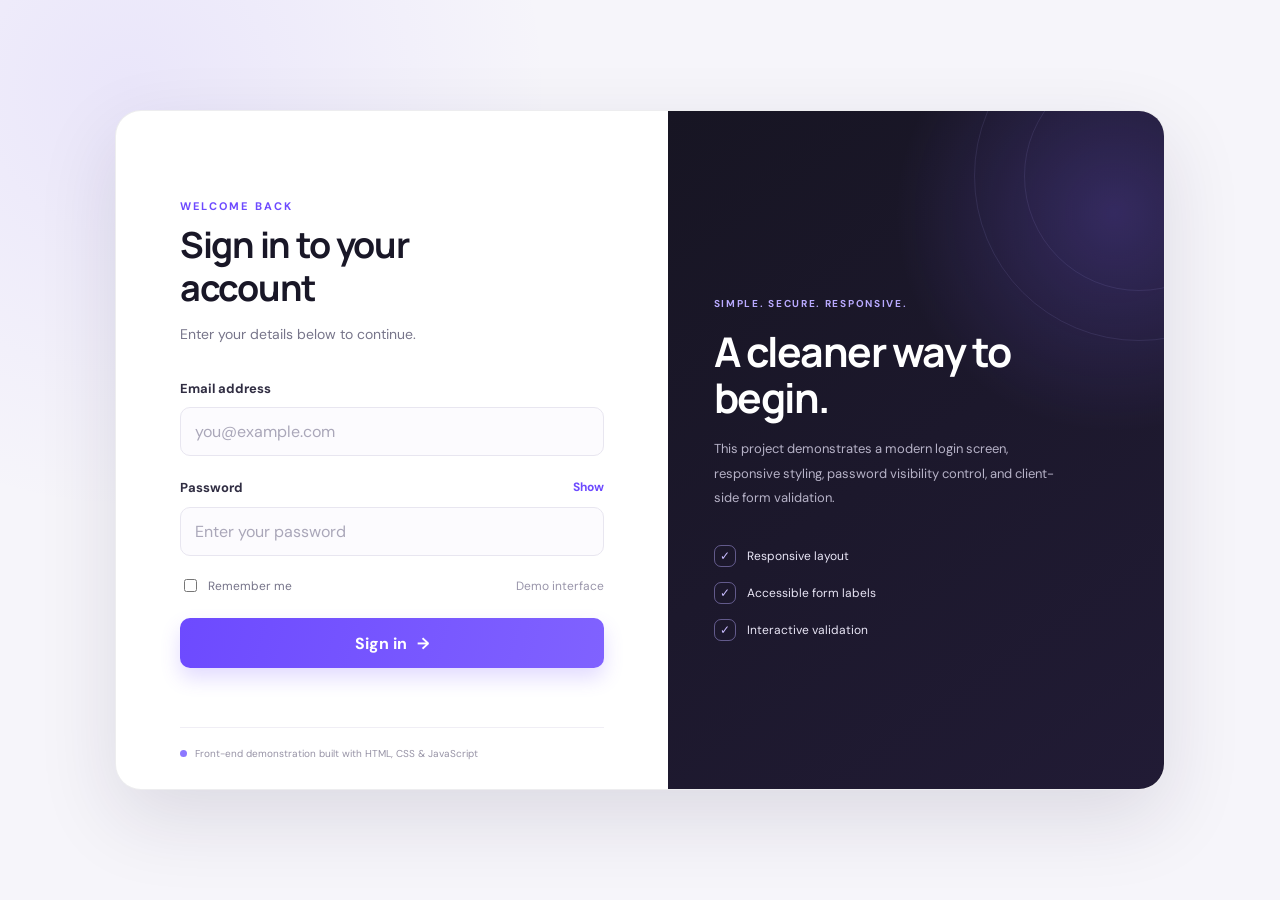
==== index.html @ 22822ef2 "Add files via upload Add login interface project files" ====
<!DOCTYPE html>
<html lang="en">
<head>
  <meta charset="UTF-8">
  <meta name="viewport" content="width=device-width, initial-scale=1.0">
  <meta name="description" content="A responsive demonstration login interface built with HTML, CSS, and JavaScript.">
  <title>Login Portal | Web Development Project</title>
  <link rel="stylesheet" href="style.css">
  <script src="script.js" defer></script>
</head>
<body>
  <main class="page-shell">
    <section class="login-card" aria-labelledby="page-title">
      <p class="eyebrow">WELCOME BACK</p>
      <h1 id="page-title">Sign in to your account</h1>
      <p class="intro">Enter your details below to continue.</p>

      <form id="login-form" novalidate>
        <div class="form-field">
          <label for="email">Email address</label>
          <input id="email" name="email" type="email" autocomplete="username"
                 placeholder="you@example.com" required>
          <small class="field-error" id="email-error"></small>
        </div>

        <div class="form-field">
          <div class="label-row">
            <label for="password">Password</label>
            <button class="text-button" type="button" id="toggle-password"
                    aria-controls="password" aria-pressed="false">Show</button>
          </div>
          <input id="password" name="password" type="password"
                 autocomplete="current-password" placeholder="Enter your password" required>
          <small class="field-error" id="password-error"></small>
        </div>

        <div class="form-options">
          <label class="remember-option">
            <input type="checkbox" id="remember">
            <span>Remember me</span>
          </label>
          <span class="demo-note">Demo interface</span>
        </div>

        <button class="submit-button" type="submit">Sign in <span aria-hidden="true">→</span></button>
        <p id="form-message" class="form-message" role="status" aria-live="polite"></p>
      </form>

      <div class="card-footer">
        <span class="footer-dot" aria-hidden="true"></span>
        Front-end demonstration built with HTML, CSS &amp; JavaScript
      </div>
    </section>

    <aside class="side-panel" aria-label="Project information">
      <div class="decor decor-one"></div>
      <div class="decor decor-two"></div>
      <div class="side-content">
        <p class="side-kicker">SIMPLE.    SECURE.   RESPONSIVE.</p>
        <h2>A cleaner way to begin.</h2>
        <p>This project demonstrates a modern login screen, responsive styling, password visibility control, and client-side form validation.</p>
        <div class="feature-list">
          <div><span class="feature-icon">✓</span><span>Responsive layout</span></div>
          <div><span class="feature-icon">✓</span><span>Accessible form labels</span></div>
          <div><span class="feature-icon">✓</span><span>Interactive validation</span></div>
        </div>
      </div>
    </aside>
  </main>
</body>
</html>
---- style.css ----
@import url('https://fonts.googleapis.com/css2?family=DM+Sans:wght@400;500;600;700&family=Manrope:wght@400;500;600;700;800&display=swap');

:root {
  --ink: #191727;
  --muted: #77758a;
  --purple: #6d4aff;
  --purple-dark: #5637dc;
  --line: #e8e6f0;
  --panel: #171523;
  --panel-soft: #242035;
  --danger: #c83c57;
  --success: #16815c;
}

* { box-sizing: border-box; }

body {
  margin: 0;
  min-height: 100vh;
  display: grid;
  place-items: center;
  padding: 36px 20px;
  color: var(--ink);
  background:
    radial-gradient(circle at 10% 10%, rgba(109, 74, 255, .09), transparent 30%),
    #f6f5fa;
  font-family: "DM Sans", Arial, sans-serif;
}

button, input { font: inherit; }

.page-shell {
  width: min(1050px, 100%);
  min-height: 610px;
  display: grid;
  grid-template-columns: 1fr 0.9fr;
  overflow: hidden;
  border: 1px solid rgba(31, 25, 55, .08);
  border-radius: 26px;
  background: #fff;
  box-shadow: 0 28px 80px rgba(31, 25, 55, .12);
}

.login-card {
  padding: 56px clamp(28px, 5vw, 64px) 28px;
  display: flex;
  flex-direction: column;
  justify-content: center;
}

.brand-mark {
  width: 46px;
  height: 46px;
  display: grid;
  place-items: center;
  border-radius: 14px;
  color: #fff;
  background: var(--purple);
  font-family: "Manrope", sans-serif;
  font-size: 19px;
  font-weight: 800;
  letter-spacing: -2px;
  box-shadow: 0 9px 22px rgba(109, 74, 255, .25);
}
.brand-mark span { color: #d8ceff; }

.eyebrow {
  margin: 32px 0 10px;
  color: var(--purple);
  font-size: 11px;
  font-weight: 700;
  letter-spacing: 2.2px;
}

h1, h2 { font-family: "Manrope", sans-serif; }

h1 {
  max-width: 370px;
  margin: 0;
  font-size: clamp(28px, 3vw, 36px);
  line-height: 1.2;
  letter-spacing: -1.3px;
}

.intro {
  margin: 14px 0 30px;
  color: var(--muted);
  font-size: 14px;
  line-height: 1.7;
}

.form-field { margin-bottom: 20px; }
.form-field label, .label-row label {
  color: #302d42;
  font-size: 13px;
  font-weight: 700;
}
.label-row { display: flex; justify-content: space-between; align-items: center; }

input[type="email"], input[type="password"], input[type="text"] {
  width: 100%;
  height: 49px;
  margin-top: 9px;
  padding: 0 14px;
  border: 1px solid var(--line);
  border-radius: 10px;
  outline: none;
  color: var(--ink);
  background: #fcfbfe;
  transition: border-color .2s, box-shadow .2s, background .2s;
}
input::placeholder { color: #aaa7b9; }
input[type="email"]:focus, input[type="password"]:focus, input[type="text"]:focus {
  border-color: var(--purple);
  background: #fff;
  box-shadow: 0 0 0 4px rgba(109, 74, 255, .1);
}
input[aria-invalid="true"] { border-color: var(--danger); }

.text-button {
  padding: 3px 0 3px 8px;
  border: 0;
  color: var(--purple);
  background: transparent;
  font-size: 12px;
  font-weight: 700;
  cursor: pointer;
}
.text-button:hover { color: var(--purple-dark); }

.field-error {
  display: block;
  min-height: 0;
  margin-top: 5px;
  color: var(--danger);
  font-size: 11px;
}
.field-error:empty { display: none; }

.form-options {
  display: flex;
  align-items: center;
  justify-content: space-between;
  margin: 1px 0 23px;
  color: var(--muted);
  font-size: 12px;
}
.remember-option { display: inline-flex; align-items: center; gap: 8px; cursor: pointer; }
.remember-option input { accent-color: var(--purple); }
.demo-note { color: #9995aa; }

.submit-button {
  width: 100%;
  min-height: 50px;
  display: flex;
  align-items: center;
  justify-content: center;
  gap: 10px;
  border: 0;
  border-radius: 10px;
  color: #fff;
  background: linear-gradient(105deg, var(--purple), #8062ff);
  box-shadow: 0 10px 20px rgba(109, 74, 255, .2);
  font-weight: 700;
  cursor: pointer;
  transition: transform .2s, box-shadow .2s;
}
.submit-button:hover { transform: translateY(-1px); box-shadow: 0 13px 24px rgba(109, 74, 255, .28); }
.submit-button:active { transform: translateY(0); }

.form-message {
  min-height: 18px;
  margin: 12px 0 0;
  font-size: 12px;
  line-height: 1.5;
}
.form-message.error { color: var(--danger); }
.form-message.success { color: var(--success); }

.card-footer {
  display: flex;
  align-items: center;
  gap: 8px;
  margin-top: 29px;
  padding-top: 18px;
  border-top: 1px solid #f0eef5;
  color: #9692a5;
  font-size: 10px;
  line-height: 1.5;
}
.footer-dot { width: 7px; height: 7px; flex: 0 0 7px; border-radius: 50%; background: #8c78ff; }

.side-panel {
  position: relative;
  display: flex;
  flex-direction: column;
  justify-content: space-between;
  overflow: hidden;
  padding: 54px 46px 28px;
  color: #fff;
  background:
    radial-gradient(circle at 90% 15%, rgba(128, 98, 255, .25), transparent 30%),
    linear-gradient(145deg, var(--panel), #211b35);
}
.side-content { position: relative; z-index: 1; margin: auto 0; }
.side-kicker { color: #b9aaff; font-size: 10px; font-weight: 700; letter-spacing: 1.7px; line-height: 1.8; }
h2 { max-width: 330px; margin: 16px 0; font-size: clamp(30px, 3.2vw, 42px); line-height: 1.12; letter-spacing: -1.5px; }
.side-content > p:not(.side-kicker) { max-width: 350px; color: #b6b2c7; font-size: 13px; line-height: 1.9; }
.feature-list { display: grid; gap: 15px; margin-top: 34px; color: #e9e6f6; font-size: 12px; }
.feature-list > div { display: flex; align-items: center; gap: 11px; }
.feature-icon { display: grid; width: 22px; height: 22px; place-items: center; border: 1px solid rgba(185, 170, 255, .45); border-radius: 7px; color: #c9bdff; }
.decor { position: absolute; border: 1px solid rgba(185, 170, 255, .11); border-radius: 50%; }
.decor-one { width: 330px; height: 330px; top: -100px; right: -140px; }
.decor-two { width: 230px; height: 230px; top: -50px; right: -90px; }

@media (max-width: 760px) {
  body { padding: 18px 12px; }
  .page-shell { max-width: 480px; grid-template-columns: 1fr; border-radius: 20px; }
  .login-card { padding: 36px 28px 24px; }
  .eyebrow { margin-top: 26px; }
  .side-panel { min-height: 310px; padding: 32px 28px 22px; }
  .side-content { margin: 12px 0 30px; }
  h2 { font-size: 31px; }
  .feature-list { gap: 11px; margin-top: 22px; }
}
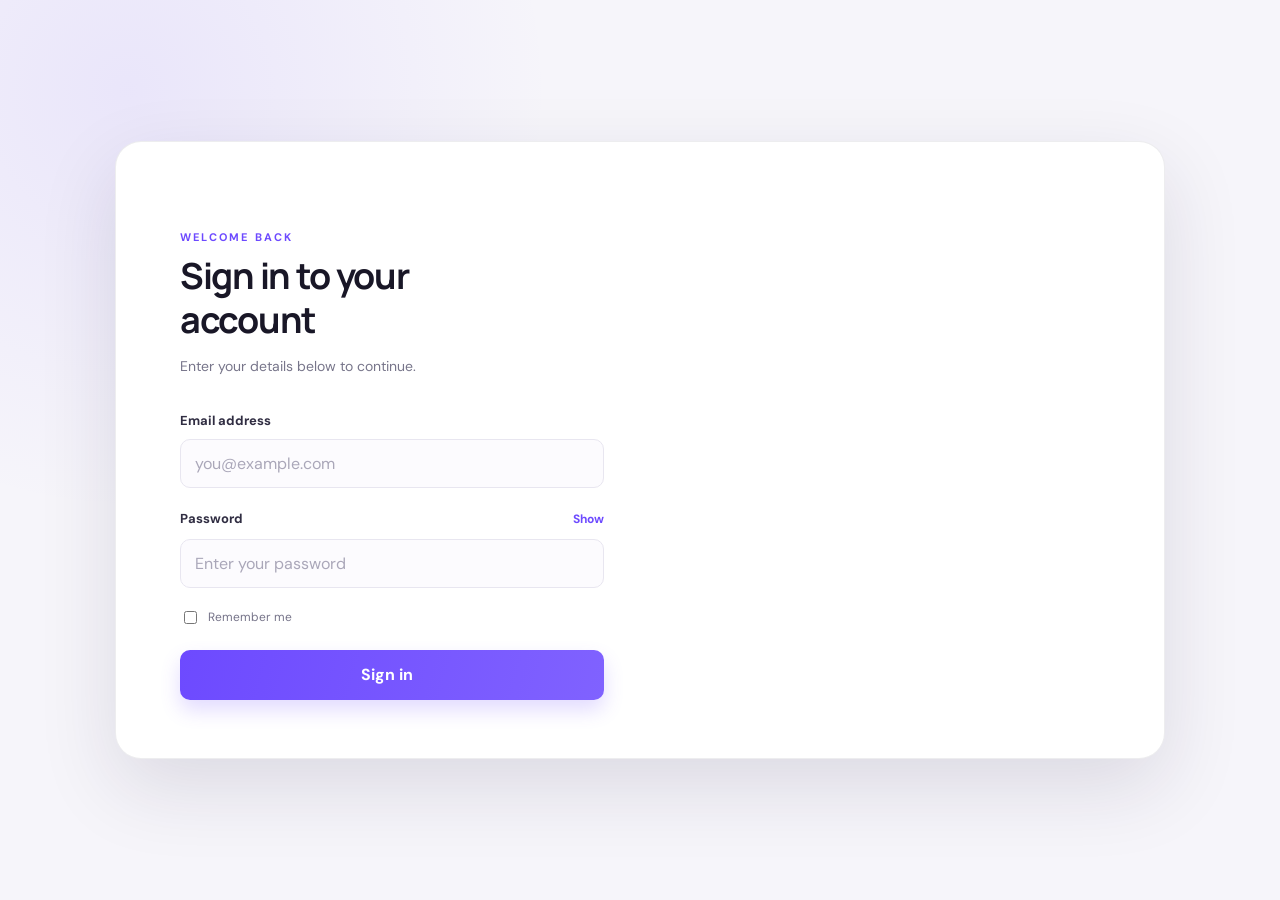
==== commit 7c86d5c9: "Update index.html" ====
--- a/index.html
+++ b/index.html
@@ -4,7 +4,7 @@
   <meta charset="UTF-8">
   <meta name="viewport" content="width=device-width, initial-scale=1.0">
   <meta name="description" content="A responsive demonstration login interface built with HTML, CSS, and JavaScript.">
-  <title>Login Portal | Web Development Project</title>
+  <title>Login Portal</title>
   <link rel="stylesheet" href="style.css">
   <script src="script.js" defer></script>
 </head>
@@ -39,33 +39,11 @@
             <input type="checkbox" id="remember">
             <span>Remember me</span>
           </label>
-          <span class="demo-note">Demo interface</span>
         </div>
 
-        <button class="submit-button" type="submit">Sign in <span aria-hidden="true">→</span></button>
+        <button class="submit-button" type="submit">Sign in <span aria-hidden="true"></span></button>
         <p id="form-message" class="form-message" role="status" aria-live="polite"></p>
       </form>
-
-      <div class="card-footer">
-        <span class="footer-dot" aria-hidden="true"></span>
-        Front-end demonstration built with HTML, CSS &amp; JavaScript
-      </div>
-    </section>
-
-    <aside class="side-panel" aria-label="Project information">
-      <div class="decor decor-one"></div>
-      <div class="decor decor-two"></div>
-      <div class="side-content">
-        <p class="side-kicker">SIMPLE.    SECURE.   RESPONSIVE.</p>
-        <h2>A cleaner way to begin.</h2>
-        <p>This project demonstrates a modern login screen, responsive styling, password visibility control, and client-side form validation.</p>
-        <div class="feature-list">
-          <div><span class="feature-icon">✓</span><span>Responsive layout</span></div>
-          <div><span class="feature-icon">✓</span><span>Accessible form labels</span></div>
-          <div><span class="feature-icon">✓</span><span>Interactive validation</span></div>
-        </div>
-      </div>
-    </aside>
   </main>
 </body>
 </html>
